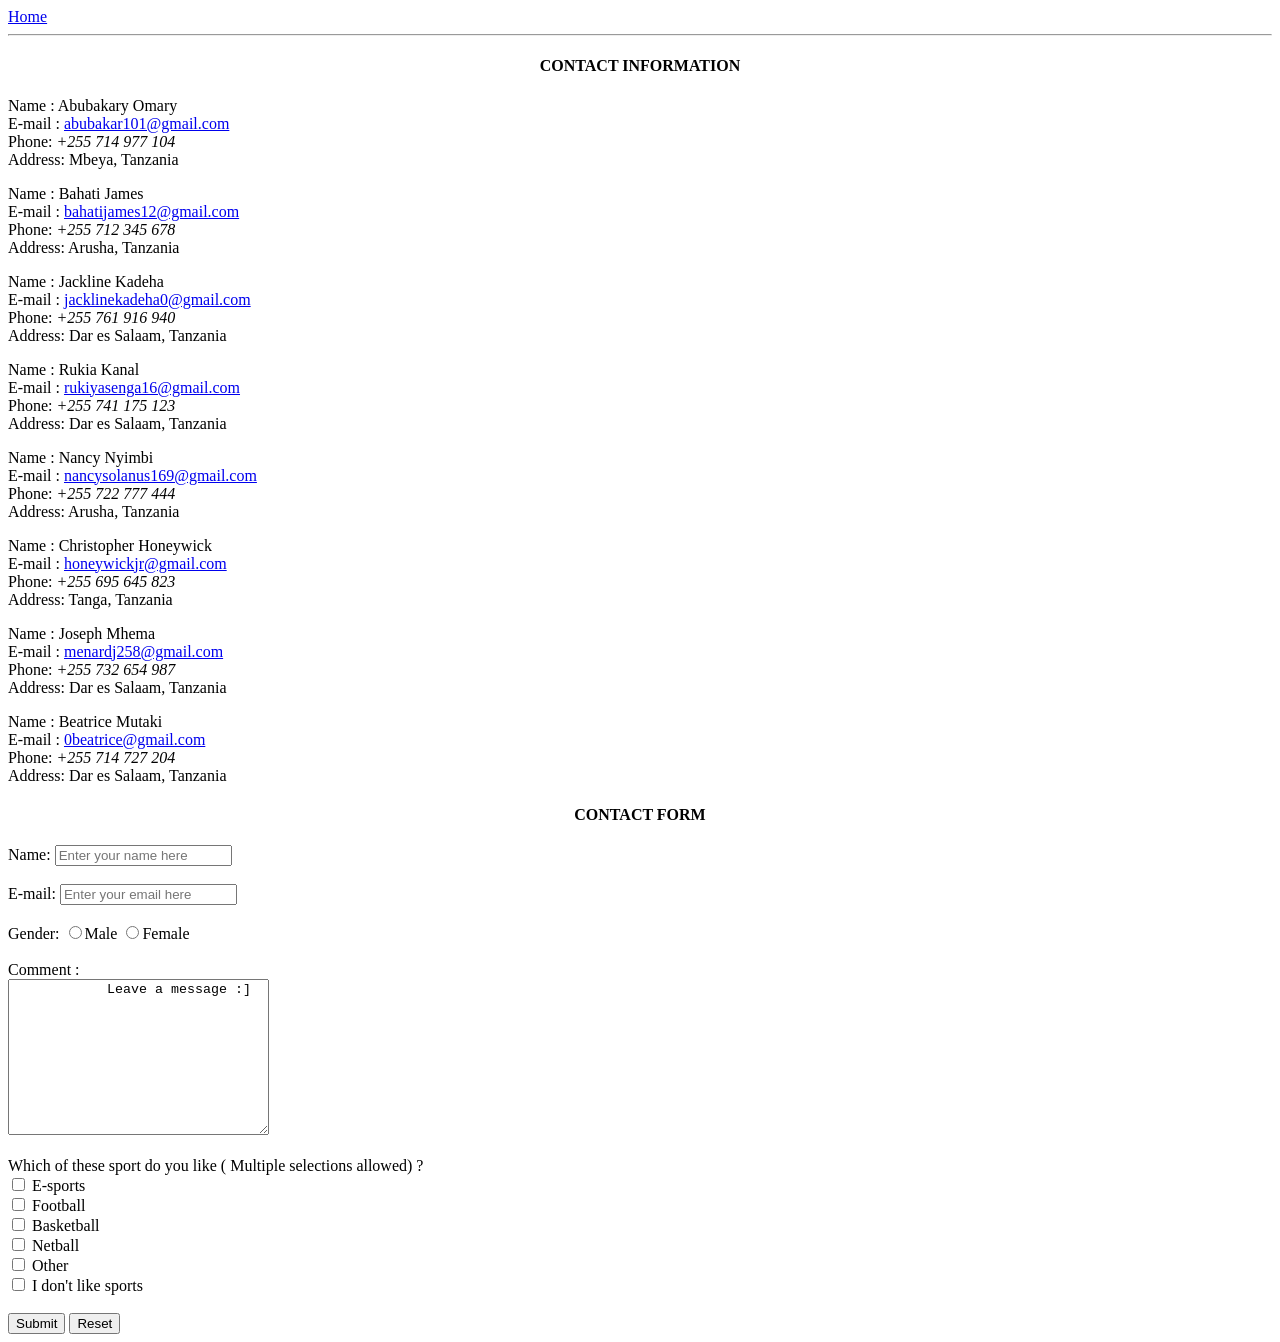
==== individuals/contact.html @ 99c293f8 "Commit with all the files" ====
<!DOCTYPE html>
<html lang="en">

<head>
    <meta charset="UTF-8">
    <meta name="viewport" content="width=device-width, initial-scale=1.0">
    <title>Contact Page</title>
</head>

<body>
    <a href="../index.html" >Home</a><hr>
    <center><h4>CONTACT INFORMATION</h4></center>
    <p>
        Name : Abubakary Omary <br>
        E-mail : <a href="mailto:0abubakar221@gmail.com">abubakar101@gmail.com</a> <br>
        Phone: <i>+255 714 977 104</i> <br>
    Address: Mbeya, Tanzania
    </p>
    <p>
        Name : Bahati James<br>
        E-mail : <a href="mailto:0abubakar221@gmail.com">bahatijames12@gmail.com</a> <br>
        Phone: <i>+255 712 345 678</i> <br>
    Address: Arusha, Tanzania
    </p>
    <p>
        Name : Jackline Kadeha <br>
        E-mail : <a href="mailto:jacklinekadeha0@gmail.com">jacklinekadeha0@gmail.com</a> <br>
        Phone: <i>+255 761 916 940</i> <br>
    Address: Dar es Salaam, Tanzania
    </p>
    <p>
        Name : Rukia Kanal <br>
        E-mail : <a href="mailto:rukiyasenga16@gmail.com">rukiyasenga16@gmail.com</a> <br>
        Phone: <i>+255 741 175 123</i> <br>
    Address: Dar es Salaam, Tanzania
    </p><p>
        Name : Nancy Nyimbi <br>
        E-mail : <a href="mailto:0abubakar221@gmail.com">nancysolanus169@gmail.com</a> <br>
        Phone: <i>+255 722 777 444</i> <br>
    Address: Arusha, Tanzania
    </p><p>
        Name : Christopher Honeywick <br>
        E-mail : <a href="mailto:0abubakar221@gmail.com">honeywickjr@gmail.com</a> <br>
        Phone: <i>+255 695 645 823</i> <br>
    Address: Tanga, Tanzania
    </p><p>
        Name : Joseph Mhema<br>
        E-mail : <a href="mailto:0abubakar221@gmail.com">menardj258@gmail.com</a> <br>
        Phone: <i>+255 732 654 987</i> <br>
    Address: Dar es Salaam, Tanzania
    </p><p>
        Name : Beatrice Mutaki <br>
        E-mail : <a href="mailto:0abubakar221@gmail.com">0beatrice@gmail.com</a> <br>
        Phone: <i>+255 714 727 204</i> <br>
    Address: Dar es Salaam, Tanzania
    </p>

    <center><h4>CONTACT FORM</h4></center>
    
    <form action="">
        Name: <input type="text" name="name" id="name"placeholder="Enter your name here"> <br><br>
        E-mail: <input type="email" name="email" id="email"placeholder = "Enter your email here" > <br><br>
        Gender: <input type="radio" name="gender" id="male">Male <input type="radio" name="gender" id="female">Female <br><br>
        Comment : <br>
        <textarea name="comment" id="commentArea" cols="30" rows="10">
            Leave a message :]
        </textarea><br><br>
        Which of these sport do you like ( Multiple selections allowed) ?<br>
        <input type="checkbox" name="Gaming" id="1"> E-sports<br>
        <input type="checkbox" name="Gaming" id="2"> Football<br>
        <input type="checkbox" name="Gaming" id="3"> Basketball<br>
        <input type="checkbox" name="Gaming" id="4"> Netball<br>
        <input type="checkbox" name="Gaming" id="5"> Other<br>
        <input type="checkbox" name="Gaming" id="6"> I don't like sports<br><br>
        <input type="submit" value="Submit"> <input type="reset" value="Reset">
    </form>


</body>

</html>
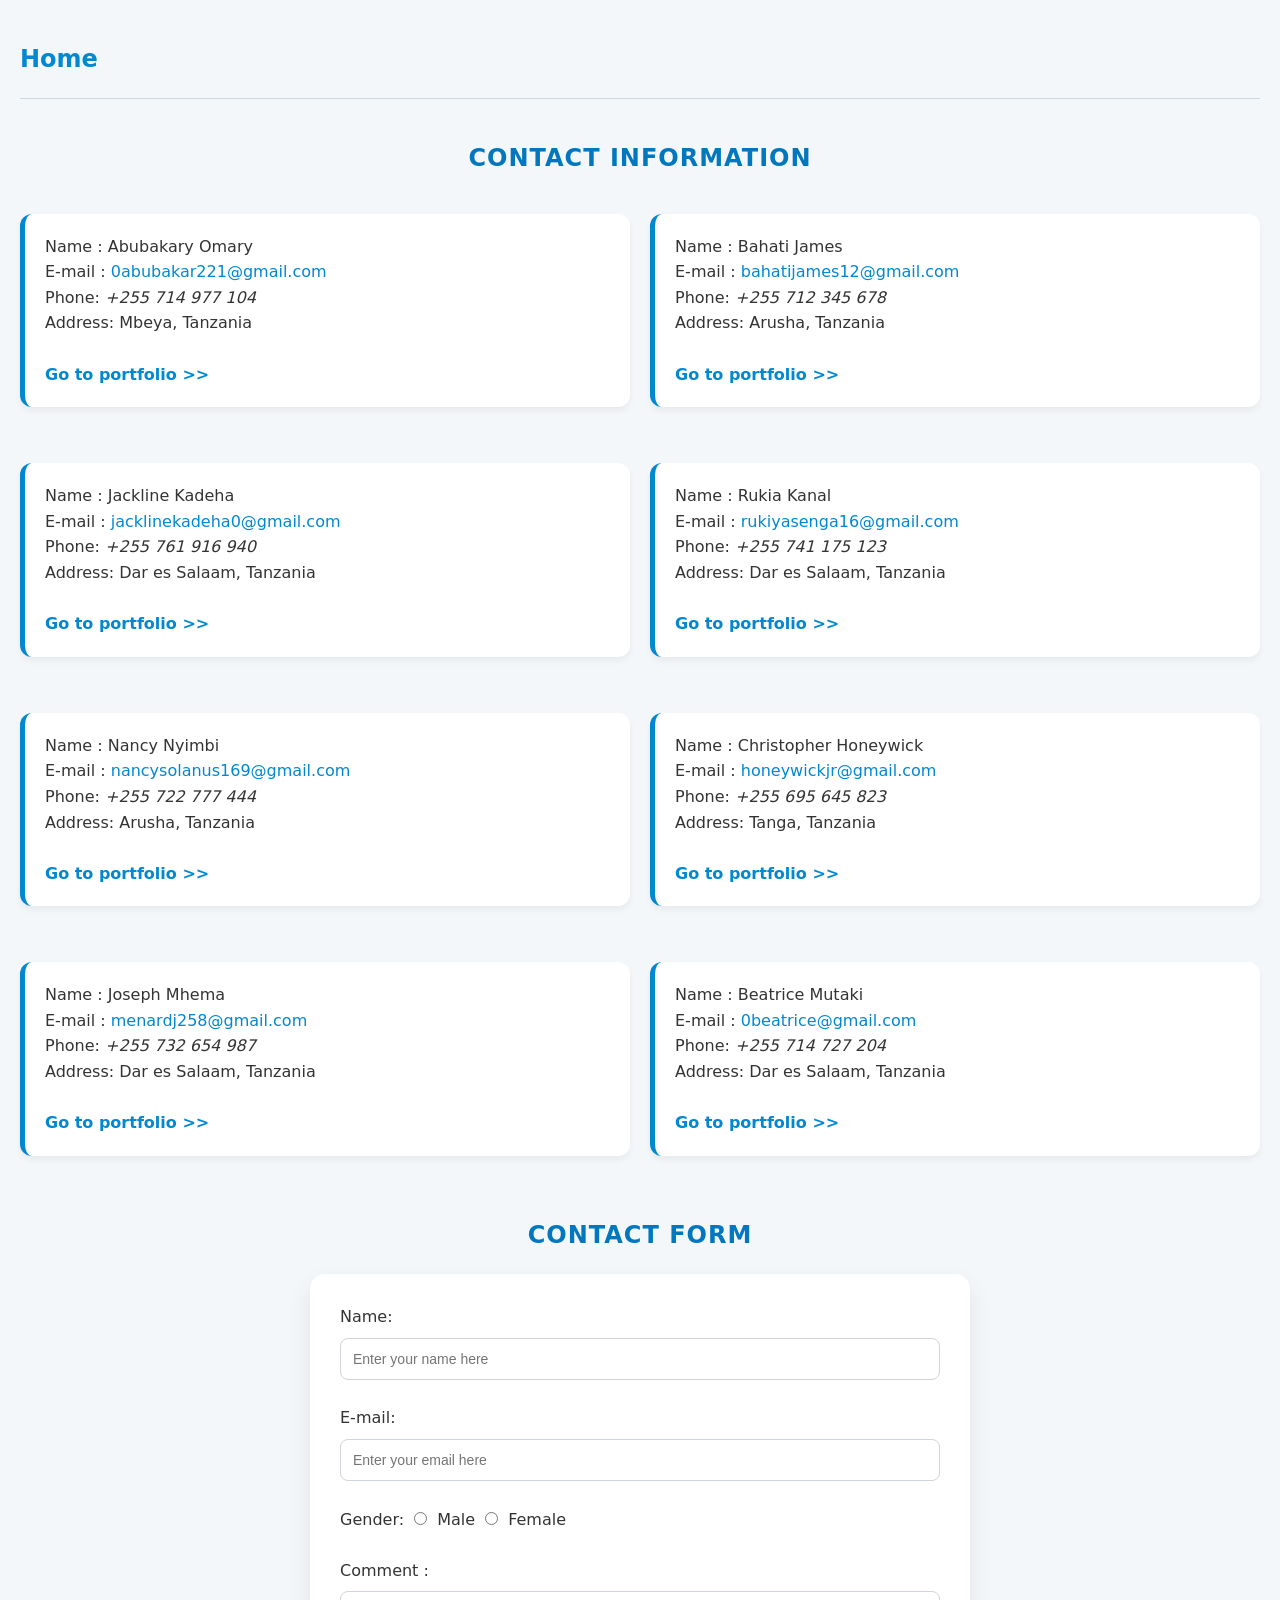
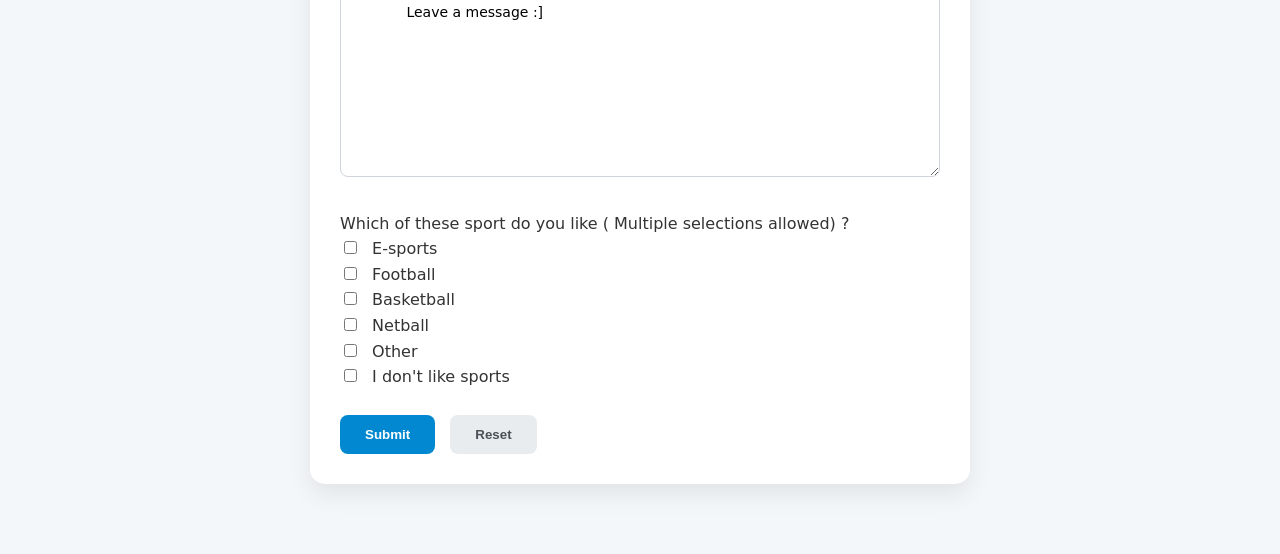
==== commit 46ec323f: "CSS and HTMLs 4 everyone added!" ====
--- a/individuals/contact.html
+++ b/individuals/contact.html
@@ -4,60 +4,72 @@
 <head>
     <meta charset="UTF-8">
     <meta name="viewport" content="width=device-width, initial-scale=1.0">
+    <link rel="stylesheet" href="../css/contact.css">
     <title>Contact Page</title>
 </head>
 
 <body>
-    <a href="../index.html" >Home</a><hr>
+    <a href="../index.html" ><h2>Home</h2></a><hr>
     <center><h4>CONTACT INFORMATION</h4></center>
-    <p>
+    <div class="card-container">
+<p class="card">
         Name : Abubakary Omary <br>
-        E-mail : <a href="mailto:0abubakar221@gmail.com">abubakar101@gmail.com</a> <br>
+        E-mail : <a href="mailto:0abubakar221@gmail.com">0abubakar221@gmail.com</a> <br>
         Phone: <i>+255 714 977 104</i> <br>
-    Address: Mbeya, Tanzania
+    Address: Mbeya, Tanzania <br><br>
+    <strong><a href="profile1.html">Go to  portfolio >> </strong></a>
     </p>
-    <p>
+    <p class="card">
         Name : Bahati James<br>
         E-mail : <a href="mailto:0abubakar221@gmail.com">bahatijames12@gmail.com</a> <br>
         Phone: <i>+255 712 345 678</i> <br>
-    Address: Arusha, Tanzania
+    Address: Arusha, Tanzania<br><br>
+    <strong><a href="profile8.html">Go to portfolio >> </strong></a>
     </p>
-    <p>
+    <p class="card">
         Name : Jackline Kadeha <br>
         E-mail : <a href="mailto:jacklinekadeha0@gmail.com">jacklinekadeha0@gmail.com</a> <br>
         Phone: <i>+255 761 916 940</i> <br>
-    Address: Dar es Salaam, Tanzania
+    Address: Dar es Salaam, Tanzania<br><br>
+    <strong><a href="profile5.html">Go to portfolio >> </strong></a>
     </p>
-    <p>
+    <p class="card">
         Name : Rukia Kanal <br>
         E-mail : <a href="mailto:rukiyasenga16@gmail.com">rukiyasenga16@gmail.com</a> <br>
         Phone: <i>+255 741 175 123</i> <br>
-    Address: Dar es Salaam, Tanzania
-    </p><p>
+    Address: Dar es Salaam, Tanzania<br><br>
+    <strong><a href="profile4.html">Go to portfolio >> </strong></a>
+    </p><p class="card">
         Name : Nancy Nyimbi <br>
         E-mail : <a href="mailto:0abubakar221@gmail.com">nancysolanus169@gmail.com</a> <br>
         Phone: <i>+255 722 777 444</i> <br>
-    Address: Arusha, Tanzania
-    </p><p>
+    Address: Arusha, Tanzania<br><br>
+    <strong><a href="profile6.html">Go to portfolio >> </strong></a>
+    </p><p class="card">
         Name : Christopher Honeywick <br>
         E-mail : <a href="mailto:0abubakar221@gmail.com">honeywickjr@gmail.com</a> <br>
         Phone: <i>+255 695 645 823</i> <br>
-    Address: Tanga, Tanzania
-    </p><p>
+    Address: Tanga, Tanzania<br><br>
+    <strong><a href="profile2.html">Go to portfolio >> </strong></a>
+    </p><p class="card">
         Name : Joseph Mhema<br>
         E-mail : <a href="mailto:0abubakar221@gmail.com">menardj258@gmail.com</a> <br>
         Phone: <i>+255 732 654 987</i> <br>
-    Address: Dar es Salaam, Tanzania
-    </p><p>
+    Address: Dar es Salaam, Tanzania<br><br>
+    <strong><a href="profile7.html">Go to portfolio >> </strong></a>
+    </p><p class="card">
         Name : Beatrice Mutaki <br>
         E-mail : <a href="mailto:0abubakar221@gmail.com">0beatrice@gmail.com</a> <br>
         Phone: <i>+255 714 727 204</i> <br>
-    Address: Dar es Salaam, Tanzania
+    Address: Dar es Salaam, Tanzania<br><br>
+    <strong><a href="profile3.html">Go to portfolio >> </strong></a>
     </p>
+    </div>
+    
 
     <center><h4>CONTACT FORM</h4></center>
     
-    <form action="">
+    <form>
         Name: <input type="text" name="name" id="name"placeholder="Enter your name here"> <br><br>
         E-mail: <input type="email" name="email" id="email"placeholder = "Enter your email here" > <br><br>
         Gender: <input type="radio" name="gender" id="male">Male <input type="radio" name="gender" id="female">Female <br><br>
--- a/css/contact.css
+++ b/css/contact.css
@@ -0,0 +1,145 @@
+/* General Reset and Body Styling */
+body {
+    font-family: Kippax, system-ui, -apple-system, 'Segoe UI', Roboto, Helvetica, Arial, sans-serif;
+    background-color: #f4f7f9;
+    color: #333;
+    line-height: 1.6;
+    margin: 0;
+    padding: 20px;
+}
+
+.card-container {
+    display: grid;
+    grid-template-columns: 16fr 16fr;
+    gap: 20px;
+}
+
+a {
+    color: #0288d1;
+    text-decoration: none;
+    transition: color 0.3s;
+}
+
+a:hover {
+    color: #01579b;
+    text-decoration: underline;
+}
+
+/* Header Styling */
+h4 {
+    font-size: 1.5rem;
+    color: #0277bd;
+    margin-top: 40px;
+    margin-bottom: 20px;
+    text-transform: uppercase;
+    letter-spacing: 1px;
+}
+
+hr {
+    border: 0;
+    height: 1px;
+    background: #d1d9e0;
+    margin-bottom: 30px;
+}
+
+/* Contact Cards Container */
+/* Note: This styles the <p> tags containing contact info as cards */
+p {
+    background: white;
+    border-radius: 12px;
+    padding: 20px;
+    margin-bottom: 20px;
+    box-shadow: 0 4px 6px rgba(0, 0, 0, 0.05);
+    border-left: 5px solid #0288d1;
+    transition: transform 0.2s;
+}
+
+p:hover {
+    transform: translateY(-5px);
+    box-shadow: 0 8px 15px rgba(0, 0, 0, 0.1);
+}
+
+/* Form Container Styling */
+form {
+    max-width: 600px;
+    margin: 0 auto 50px auto;
+    background: white;
+    padding: 30px;
+    border-radius: 15px;
+    box-shadow: 0 10px 25px rgba(0, 0, 0, 0.08);
+}
+
+/* Input Fields Styling */
+input[type="text"],
+input[type="email"],
+textarea {
+    width: 100%;
+    padding: 12px;
+    margin-top: 8px;
+    border: 1px solid #ced4da;
+    border-radius: 8px;
+    box-sizing: border-box;
+    /* Important for width */
+    font-size: 14px;
+    transition: border-color 0.3s, box-shadow 0.3s;
+}
+
+input:focus,
+textarea:focus {
+    outline: none;
+    border-color: #0288d1;
+    box-shadow: 0 0 0 3px rgba(2, 136, 209, 0.1);
+}
+
+/* Textarea specific */
+textarea {
+    resize: vertical;
+    font-family: inherit;
+}
+
+/* Radio and Checkbox Alignment */
+input[type="radio"],
+input[type="checkbox"] {
+    margin-right: 10px;
+    cursor: pointer;
+}
+
+/* Buttons */
+input[type="submit"],
+input[type="reset"] {
+    padding: 12px 25px;
+    border: none;
+    border-radius: 8px;
+    font-weight: bold;
+    cursor: pointer;
+    transition: background 0.3s, transform 0.1s;
+    margin-right: 10px;
+}
+
+input[type="submit"] {
+    background-color: #0288d1;
+    color: white;
+}
+
+input[type="submit"]:hover {
+    background-color: #01579b;
+}
+
+input[type="reset"] {
+    background-color: #e9ecef;
+    color: #495057;
+}
+
+input[type="reset"]:hover {
+    background-color: #dee2e6;
+}
+
+input:active {
+    transform: scale(0.98);
+}
+
+input[type="submit"]:hover,
+input[type="reset"]:hover {
+    transform: translateY(-5px);
+    box-shadow: 0 8px 15px rgba(0, 0, 0, 0.1);
+}
